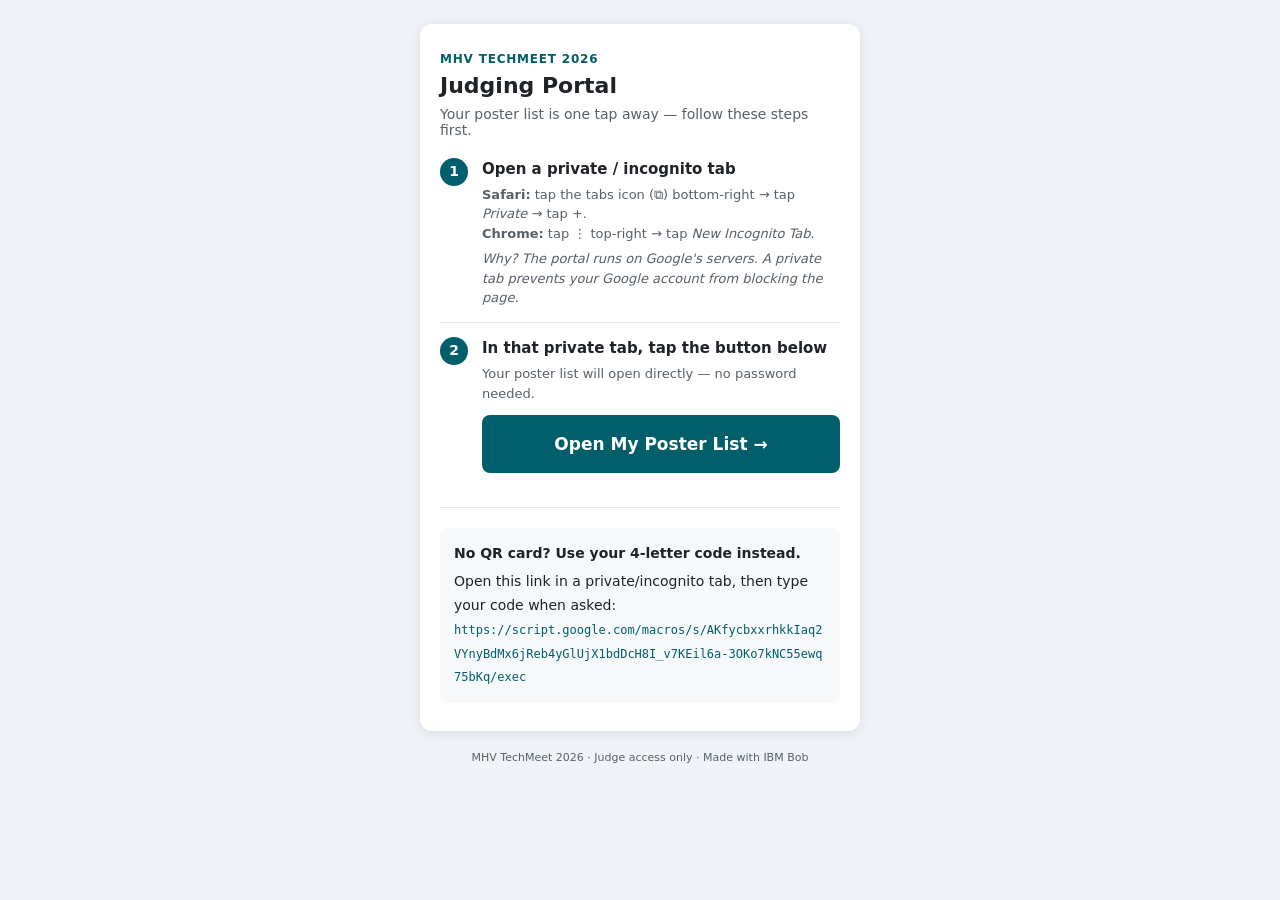
==== go/index.html @ a59898e9 "go/: fix half-width layout, unified Safari+Chrome private tab instructions" ====
<!DOCTYPE html>
<html lang="en">
<head>
<meta charset="utf-8">
<title>MHV TechMeet 2026 — Judging Portal</title>
<meta name="viewport" content="width=device-width, initial-scale=1">
<meta name="robots" content="noindex,nofollow">
<style>
  *, *::before, *::after { box-sizing: border-box; margin: 0; padding: 0; }
  html, body { width: 100%; }
  body {
    font-family: -apple-system, "Segoe UI", system-ui, sans-serif;
    background: #f0f4f8;
    min-height: 100vh;
    padding: 24px 16px;
  }
  .card {
    background: #fff;
    border-radius: 12px;
    box-shadow: 0 2px 12px rgba(0,0,0,.10);
    width: 100%;
    max-width: 440px;
    margin: 0 auto;
    padding: 28px 20px;
  }
  .event {
    font-size: 12px; font-weight: 700; letter-spacing: .8px;
    color: #005f6b; text-transform: uppercase; margin-bottom: 6px;
  }
  h1 {
    font-size: 22px; font-weight: 700; color: #1f2328;
    margin-bottom: 6px; line-height: 1.25;
  }
  .subtitle { font-size: 14px; color: #57606a; margin-bottom: 20px; }

  .steps { list-style: none; counter-reset: s; }
  .steps li {
    counter-increment: s;
    display: flex; gap: 14px; align-items: flex-start;
    padding: 14px 0; border-top: 1px solid #e5e7eb;
    font-size: 15px; line-height: 1.55; color: #1f2328;
  }
  .steps li:first-child { border-top: none; padding-top: 0; }
  .steps li::before {
    content: counter(s);
    flex-shrink: 0;
    width: 28px; height: 28px; border-radius: 50%;
    background: #005f6b; color: #fff;
    font-size: 14px; font-weight: 700;
    display: flex; align-items: center; justify-content: center;
  }
  .steps li .body { flex: 1; min-width: 0; }
  .steps li .note {
    font-size: 13px; color: #57606a; margin-top: 4px; line-height: 1.5;
  }

  .btn {
    display: block; width: 100%; margin-top: 12px;
    padding: 16px; background: #005f6b; color: #fff;
    font-size: 17px; font-weight: 700; border-radius: 8px;
    text-decoration: none; text-align: center;
  }
  .btn:active { background: #004a54; }

  .divider { border: none; border-top: 1px solid #e5e7eb; margin: 20px 0; }

  .code-box {
    background: #f6f8fa; border-radius: 8px; padding: 14px;
    font-size: 14px; color: #1f2328; line-height: 1.7;
  }
  .code-box strong { display: block; margin-bottom: 4px; }
  .portal-url {
    font-size: 12px; color: #005f6b; word-break: break-all;
    font-family: ui-monospace, Menlo, monospace;
  }

  footer {
    margin-top: 20px; font-size: 11px; color: #57606a; text-align: center;
  }
</style>
</head>
<body>
<div class="card">
  <div class="event">MHV TechMeet 2026</div>
  <h1>Judging Portal</h1>
  <p class="subtitle">Your poster list is one tap away — follow these steps first.</p>

  <ol class="steps">
    <li>
      <div class="body">
        <strong>Open a private / incognito tab</strong>
        <div class="note">
          <strong>Safari:</strong> tap the tabs icon (⧉) bottom-right → tap <em>Private</em> → tap +.<br>
          <strong>Chrome:</strong> tap ⋮ top-right → tap <em>New Incognito Tab</em>.
        </div>
        <div class="note" style="margin-top:6px;font-style:italic">
          Why? The portal runs on Google's servers. A private tab prevents your Google account from blocking the page.
        </div>
      </div>
    </li>
    <li>
      <div class="body">
        <strong>In that private tab, tap the button below</strong>
        <div class="note">Your poster list will open directly — no password needed.</div>
        <a id="portal-btn" class="btn" href="#">Open My Poster List →</a>
      </div>
    </li>
  </ol>

  <hr class="divider">

  <div class="code-box">
    <strong>No QR card? Use your 4-letter code instead.</strong>
    Open this link in a private/incognito tab, then type your code when asked:<br>
    <span class="portal-url" id="plain-url"></span>
  </div>
</div>

<footer>MHV TechMeet 2026 · Judge access only · Made with IBM Bob</footer>

<script>
(function () {
  var PORTAL = "https://script.google.com/macros/s/AKfycbxxrhkkIaq2VYnyBdMx6jReb4yGlUjX1bdDcH8I_v7KEil6a-3OKo7kNC55ewq75bKq/exec";
  var qs = window.location.search;
  document.getElementById("portal-btn").href = PORTAL + qs;
  document.getElementById("plain-url").textContent = PORTAL;
})();
</script>
</body>
</html>
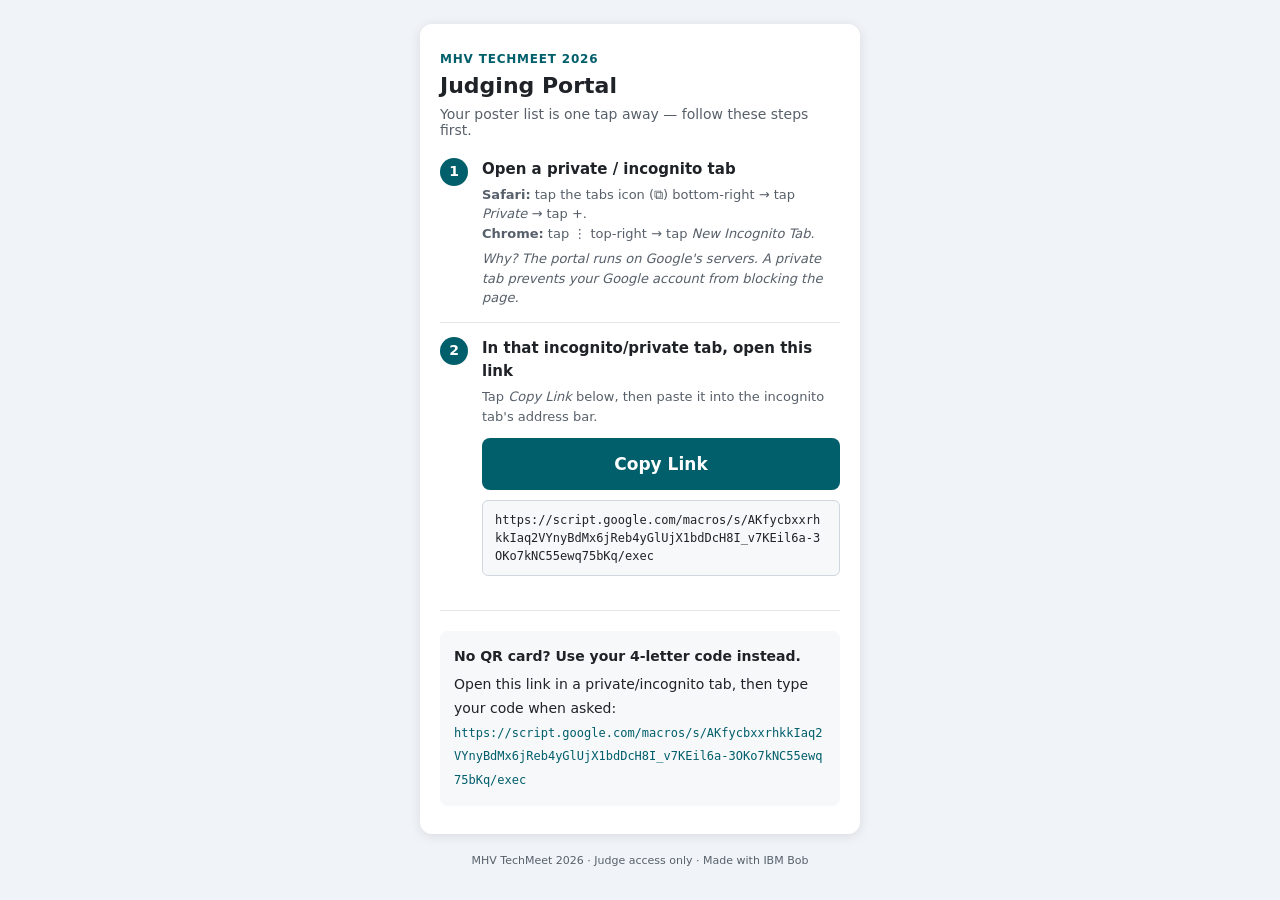
==== commit 2f02b29d: "go/: replace tap button with Copy Link + paste flow for incognito tab" ====
--- a/go/index.html
+++ b/go/index.html
@@ -58,9 +58,18 @@
     display: block; width: 100%; margin-top: 12px;
     padding: 16px; background: #005f6b; color: #fff;
     font-size: 17px; font-weight: 700; border-radius: 8px;
-    text-decoration: none; text-align: center;
+    text-decoration: none; text-align: center; cursor: pointer;
+    border: none; font-family: inherit;
   }
-  .btn:active { background: #004a54; }
+  .btn:active, .btn:focus { background: #004a54; outline: none; }
+  .copied { background: #2e7d32 !important; }
+  .url-display {
+    margin-top: 10px; padding: 10px 12px;
+    background: #f6f8fa; border: 1px solid #d0d7de; border-radius: 6px;
+    font-size: 12px; font-family: ui-monospace, Menlo, monospace;
+    color: #1f2328; word-break: break-all; line-height: 1.5;
+    user-select: all; -webkit-user-select: all;
+  }
 
   .divider { border: none; border-top: 1px solid #e5e7eb; margin: 20px 0; }
 
@@ -100,9 +109,10 @@
     </li>
     <li>
       <div class="body">
-        <strong>In that private tab, tap the button below</strong>
-        <div class="note">Your poster list will open directly — no password needed.</div>
-        <a id="portal-btn" class="btn" href="#">Open My Poster List →</a>
+        <strong>In that incognito/private tab, open this link</strong>
+        <div class="note">Tap <em>Copy Link</em> below, then paste it into the incognito tab's address bar.</div>
+        <button class="btn" id="copy-btn" onclick="copyLink()">Copy Link</button>
+        <div class="url-display" id="url-display"></div>
       </div>
     </li>
   </ol>
@@ -119,12 +129,37 @@
 <footer>MHV TechMeet 2026 · Judge access only · Made with IBM Bob</footer>
 
 <script>
+var _portalUrl = "";
 (function () {
   var PORTAL = "https://script.google.com/macros/s/AKfycbxxrhkkIaq2VYnyBdMx6jReb4yGlUjX1bdDcH8I_v7KEil6a-3OKo7kNC55ewq75bKq/exec";
   var qs = window.location.search;
-  document.getElementById("portal-btn").href = PORTAL + qs;
+  _portalUrl = PORTAL + qs;
+  document.getElementById("url-display").textContent = _portalUrl;
   document.getElementById("plain-url").textContent = PORTAL;
 })();
+
+function copyLink() {
+  var btn = document.getElementById("copy-btn");
+  if (navigator.clipboard && navigator.clipboard.writeText) {
+    navigator.clipboard.writeText(_portalUrl).then(function () {
+      btn.textContent = "✓ Copied!";
+      btn.classList.add("copied");
+      setTimeout(function () {
+        btn.textContent = "Copy Link";
+        btn.classList.remove("copied");
+      }, 3000);
+    });
+  } else {
+    // Fallback: select the text so the judge can copy manually
+    var el = document.getElementById("url-display");
+    var range = document.createRange();
+    range.selectNodeContents(el);
+    var sel = window.getSelection();
+    sel.removeAllRanges();
+    sel.addRange(range);
+    btn.textContent = "Link selected — copy it";
+  }
+}
 </script>
 </body>
 </html>
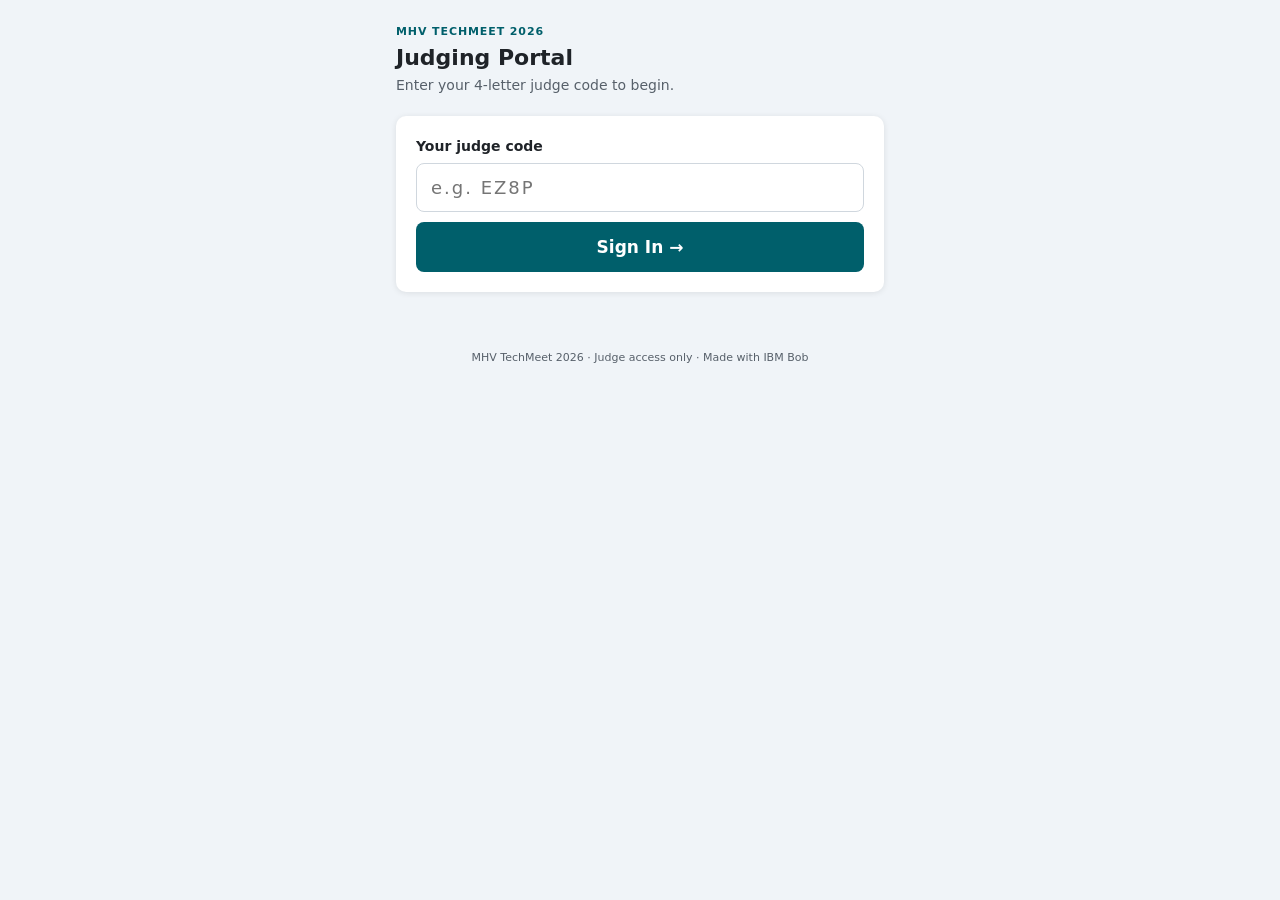
==== commit f8b4899f: "go/: full SPA judge portal — sign-in, poster list, scoring form via fetch() API" ====
--- a/go/index.html
+++ b/go/index.html
@@ -2,164 +2,544 @@
 <html lang="en">
 <head>
 <meta charset="utf-8">
-<title>MHV TechMeet 2026 — Judging Portal</title>
+<title>MHV TechMeet 2026 — Judging</title>
 <meta name="viewport" content="width=device-width, initial-scale=1">
 <meta name="robots" content="noindex,nofollow">
 <style>
-  *, *::before, *::after { box-sizing: border-box; margin: 0; padding: 0; }
-  html, body { width: 100%; }
-  body {
-    font-family: -apple-system, "Segoe UI", system-ui, sans-serif;
-    background: #f0f4f8;
-    min-height: 100vh;
-    padding: 24px 16px;
-  }
-  .card {
-    background: #fff;
-    border-radius: 12px;
-    box-shadow: 0 2px 12px rgba(0,0,0,.10);
-    width: 100%;
-    max-width: 440px;
-    margin: 0 auto;
-    padding: 28px 20px;
-  }
-  .event {
-    font-size: 12px; font-weight: 700; letter-spacing: .8px;
-    color: #005f6b; text-transform: uppercase; margin-bottom: 6px;
-  }
-  h1 {
-    font-size: 22px; font-weight: 700; color: #1f2328;
-    margin-bottom: 6px; line-height: 1.25;
-  }
-  .subtitle { font-size: 14px; color: #57606a; margin-bottom: 20px; }
-
-  .steps { list-style: none; counter-reset: s; }
-  .steps li {
-    counter-increment: s;
-    display: flex; gap: 14px; align-items: flex-start;
-    padding: 14px 0; border-top: 1px solid #e5e7eb;
-    font-size: 15px; line-height: 1.55; color: #1f2328;
-  }
-  .steps li:first-child { border-top: none; padding-top: 0; }
-  .steps li::before {
-    content: counter(s);
-    flex-shrink: 0;
-    width: 28px; height: 28px; border-radius: 50%;
-    background: #005f6b; color: #fff;
-    font-size: 14px; font-weight: 700;
-    display: flex; align-items: center; justify-content: center;
-  }
-  .steps li .body { flex: 1; min-width: 0; }
-  .steps li .note {
-    font-size: 13px; color: #57606a; margin-top: 4px; line-height: 1.5;
-  }
-
-  .btn {
-    display: block; width: 100%; margin-top: 12px;
-    padding: 16px; background: #005f6b; color: #fff;
-    font-size: 17px; font-weight: 700; border-radius: 8px;
-    text-decoration: none; text-align: center; cursor: pointer;
-    border: none; font-family: inherit;
-  }
-  .btn:active, .btn:focus { background: #004a54; outline: none; }
-  .copied { background: #2e7d32 !important; }
-  .url-display {
-    margin-top: 10px; padding: 10px 12px;
-    background: #f6f8fa; border: 1px solid #d0d7de; border-radius: 6px;
-    font-size: 12px; font-family: ui-monospace, Menlo, monospace;
-    color: #1f2328; word-break: break-all; line-height: 1.5;
-    user-select: all; -webkit-user-select: all;
-  }
-
-  .divider { border: none; border-top: 1px solid #e5e7eb; margin: 20px 0; }
-
-  .code-box {
-    background: #f6f8fa; border-radius: 8px; padding: 14px;
-    font-size: 14px; color: #1f2328; line-height: 1.7;
-  }
-  .code-box strong { display: block; margin-bottom: 4px; }
-  .portal-url {
-    font-size: 12px; color: #005f6b; word-break: break-all;
-    font-family: ui-monospace, Menlo, monospace;
-  }
-
-  footer {
-    margin-top: 20px; font-size: 11px; color: #57606a; text-align: center;
-  }
+*, *::before, *::after { box-sizing: border-box; margin: 0; padding: 0; }
+html, body { width: 100%; min-height: 100vh; }
+body {
+  font-family: -apple-system, "Segoe UI", system-ui, sans-serif;
+  background: #f0f4f8; color: #1f2328; font-size: 16px; line-height: 1.5;
+}
+
+/* ── layout ── */
+.screen { display: none; padding: 24px 16px; max-width: 520px; margin: 0 auto; }
+.screen.active { display: block; }
+
+/* ── header ── */
+.hdr { margin-bottom: 20px; }
+.hdr .event { font-size: 11px; font-weight: 700; letter-spacing: .9px;
+              color: #005f6b; text-transform: uppercase; margin-bottom: 4px; }
+.hdr h1 { font-size: 22px; font-weight: 700; color: #1f2328; line-height: 1.2; }
+.hdr .sub { font-size: 14px; color: #57606a; margin-top: 4px; }
+
+/* ── test banner ── */
+.test-banner { background: #b71c1c; color: #fff; font-size: 13px; font-weight: 700;
+               text-align: center; padding: 6px; letter-spacing: .5px; }
+
+/* ── cards ── */
+.card { background: #fff; border-radius: 10px; box-shadow: 0 1px 6px rgba(0,0,0,.09);
+        padding: 20px; margin-bottom: 14px; }
+
+/* ── form elements ── */
+label { display: block; font-size: 14px; font-weight: 600; margin-bottom: 6px; color: #1f2328; }
+input[type=text], input[type=password] {
+  width: 100%; padding: 13px 14px; border: 1px solid #d0d7de; border-radius: 8px;
+  font-size: 18px; font-family: inherit; letter-spacing: 2px; color: #1f2328;
+  outline: none;
+}
+input[type=text]:focus, input[type=password]:focus { border-color: #005f6b; }
+textarea {
+  width: 100%; padding: 10px 12px; border: 1px solid #d0d7de; border-radius: 8px;
+  font-size: 14px; font-family: inherit; resize: vertical; min-height: 80px; outline: none;
+}
+textarea:focus { border-color: #005f6b; }
+
+/* ── buttons ── */
+.btn {
+  display: block; width: 100%; padding: 15px; background: #005f6b; color: #fff;
+  font-size: 17px; font-weight: 700; border-radius: 8px; border: none;
+  font-family: inherit; cursor: pointer; text-align: center; margin-top: 10px;
+}
+.btn:active { background: #004a54; }
+.btn:disabled { background: #b0bec5; cursor: not-allowed; }
+.btn.secondary {
+  background: #fff; color: #005f6b; border: 2px solid #005f6b;
+  font-size: 15px; padding: 11px;
+}
+.btn.secondary:active { background: #e8f5f6; }
+.btn.danger { background: #c62828; }
+.btn.danger:active { background: #8e0000; }
+.btn.sm { font-size: 13px; padding: 8px 14px; width: auto; display: inline-block; margin-top: 0; border-radius: 6px; }
+
+/* ── chips / status ── */
+.chip { display: inline-block; font-size: 12px; font-weight: 600; padding: 2px 8px;
+        border-radius: 12px; margin-left: 6px; vertical-align: middle; }
+.chip.submitted { background: #e6f4ea; color: #1b5e20; }
+.chip.draft     { background: #fff8e1; color: #7c4d00; }
+.chip.coi       { background: #fce4ec; color: #880e4f; }
+.chip.walkup    { background: #e8eaf6; color: #283593; }
+
+/* ── poster list ── */
+.poster-card { background: #fff; border-radius: 10px; box-shadow: 0 1px 6px rgba(0,0,0,.09);
+               padding: 16px; margin-bottom: 12px; cursor: pointer; border: 2px solid transparent; }
+.poster-card:active { border-color: #005f6b; }
+.poster-card .pid { font-size: 13px; font-weight: 700; color: #005f6b; margin-bottom: 2px; }
+.poster-card .ptitle { font-size: 15px; font-weight: 600; line-height: 1.3; color: #1f2328; }
+.poster-card .pcat { font-size: 12px; color: #57606a; margin-top: 2px; }
+
+/* ── rubric ── */
+.criterion { margin-bottom: 18px; }
+.criterion .qtext { font-size: 14px; font-weight: 600; margin-bottom: 8px; line-height: 1.4; }
+.score-row { display: flex; gap: 6px; }
+.score-btn {
+  flex: 1; padding: 12px 4px; border: 2px solid #d0d7de; background: #fff;
+  border-radius: 8px; font-size: 17px; font-weight: 700; color: #57606a;
+  cursor: pointer; font-family: inherit; transition: border-color .1s, background .1s;
+  text-align: center;
+}
+.score-btn.sel { border-color: #005f6b; background: #005f6b; color: #fff; }
+.score-btn:active { background: #e8f5f6; border-color: #005f6b; color: #005f6b; }
+.score-btn.sel:active { background: #004a54; }
+.descriptor { font-size: 11px; color: #57606a; text-align: center; margin-top: 4px; height: 16px; }
+
+/* ── total bar ── */
+.total-bar { background: #f6f8fa; border-radius: 8px; padding: 12px 16px;
+             display: flex; justify-content: space-between; align-items: center;
+             margin-bottom: 14px; font-size: 15px; }
+.total-bar .val { font-size: 22px; font-weight: 700; color: #005f6b; }
+
+/* ── COI toggle ── */
+.coi-row { display: flex; gap: 12px; align-items: center; padding: 12px 0;
+           border-top: 1px solid #e5e7eb; margin-top: 10px; }
+.coi-row input[type=checkbox] { width: 20px; height: 20px; cursor: pointer; accent-color: #c62828; }
+.coi-row label { font-size: 14px; color: #1f2328; margin: 0; font-weight: 400; cursor: pointer; }
+
+/* ── alerts / errors ── */
+.alert { border-radius: 8px; padding: 12px 14px; margin-bottom: 14px; font-size: 14px; line-height: 1.5; }
+.alert.err  { background: #fdecea; color: #c62828; border-left: 4px solid #c62828; }
+.alert.info { background: #eef6fb; color: #1565c0; border-left: 4px solid #1565c0; }
+.alert.warn { background: #fff8e1; color: #7c4d00; border-left: 4px solid #f9a825; }
+.alert.ok   { background: #e6f4ea; color: #1b5e20; border-left: 4px solid #2e7d32; }
+
+/* ── spinner ── */
+.spinner { text-align: center; padding: 40px; color: #57606a; font-size: 14px; }
+
+/* ── nav back ── */
+.back-btn { display: flex; align-items: center; gap: 6px; background: none; border: none;
+            font-size: 15px; color: #005f6b; font-weight: 600; cursor: pointer;
+            font-family: inherit; padding: 0; margin-bottom: 16px; }
+.back-btn:active { color: #004a54; }
+
+/* ── divider ── */
+hr.div { border: none; border-top: 1px solid #e5e7eb; margin: 16px 0; }
+
+/* ── footer ── */
+footer { text-align: center; font-size: 11px; color: #57606a; padding: 20px 0 24px; }
 </style>
 </head>
 <body>
-<div class="card">
-  <div class="event">MHV TechMeet 2026</div>
-  <h1>Judging Portal</h1>
-  <p class="subtitle">Your poster list is one tap away — follow these steps first.</p>
-
-  <ol class="steps">
-    <li>
-      <div class="body">
-        <strong>Open a private / incognito tab</strong>
-        <div class="note">
-          <strong>Safari:</strong> tap the tabs icon (⧉) bottom-right → tap <em>Private</em> → tap +.<br>
-          <strong>Chrome:</strong> tap ⋮ top-right → tap <em>New Incognito Tab</em>.
-        </div>
-        <div class="note" style="margin-top:6px;font-style:italic">
-          Why? The portal runs on Google's servers. A private tab prevents your Google account from blocking the page.
-        </div>
-      </div>
-    </li>
-    <li>
-      <div class="body">
-        <strong>In that incognito/private tab, open this link</strong>
-        <div class="note">Tap <em>Copy Link</em> below, then paste it into the incognito tab's address bar.</div>
-        <button class="btn" id="copy-btn" onclick="copyLink()">Copy Link</button>
-        <div class="url-display" id="url-display"></div>
-      </div>
-    </li>
-  </ol>
-
-  <hr class="divider">
-
-  <div class="code-box">
-    <strong>No QR card? Use your 4-letter code instead.</strong>
-    Open this link in a private/incognito tab, then type your code when asked:<br>
-    <span class="portal-url" id="plain-url"></span>
+
+<div id="test-banner" class="test-banner" style="display:none">⚠ TEST DATA — scores go to the test workbook only</div>
+
+<!-- ══ SCREEN: sign-in ══ -->
+<div id="scr-signin" class="screen active">
+  <div class="hdr">
+    <div class="event">MHV TechMeet 2026</div>
+    <h1>Judging Portal</h1>
+    <p class="sub">Enter your 4-letter judge code to begin.</p>
   </div>
+  <div id="signin-err" class="alert err" style="display:none"></div>
+  <div class="card">
+    <label for="code-input">Your judge code</label>
+    <input id="code-input" type="text" maxlength="8" autocomplete="off" autocorrect="off"
+           autocapitalize="characters" spellcheck="false" placeholder="e.g. EZ8P">
+    <button class="btn" id="signin-btn" onclick="doSignIn()">Sign In →</button>
+  </div>
+  <div id="signin-spinner" class="spinner" style="display:none">Checking your code…</div>
 </div>
 
+<!-- ══ SCREEN: poster list ══ -->
+<div id="scr-home" class="screen">
+  <button class="back-btn" onclick="doSignOut()">← Switch judge</button>
+  <div class="hdr">
+    <div class="event">MHV TechMeet 2026</div>
+    <h1 id="home-name">My Posters</h1>
+    <p class="sub" id="home-sub"></p>
+  </div>
+  <div id="home-closed" class="alert warn" style="display:none">Judging is currently closed. You can review scores but not submit.</div>
+  <div id="home-err" class="alert err" style="display:none"></div>
+  <div id="poster-list"></div>
+  <div id="home-spinner" class="spinner" style="display:none">Loading your posters…</div>
+  <button class="btn secondary" id="refresh-btn" onclick="loadHome()" style="margin-top:4px">↻ Refresh list</button>
+</div>
+
+<!-- ══ SCREEN: scoring form ══ -->
+<div id="scr-score" class="screen">
+  <button class="back-btn" onclick="showHome()">← My posters</button>
+  <div id="score-project-hdr" class="hdr"></div>
+  <div id="score-walkup-note" class="alert info" style="display:none">This poster is not in your assigned list. Your score will be marked as a walk-up and may be reviewed by the organizer.</div>
+  <div id="score-closed" class="alert warn" style="display:none">Judging is closed — you can view but not change scores.</div>
+  <div id="score-err" class="alert err" style="display:none"></div>
+  <div id="score-ok" class="alert ok" style="display:none"></div>
+  <div id="rubric-form"></div>
+  <div id="score-spinner" class="spinner" style="display:none">Saving…</div>
+</div>
+
 <footer>MHV TechMeet 2026 · Judge access only · Made with IBM Bob</footer>
 
 <script>
-var _portalUrl = "";
-(function () {
-  var PORTAL = "https://script.google.com/macros/s/AKfycbxxrhkkIaq2VYnyBdMx6jReb4yGlUjX1bdDcH8I_v7KEil6a-3OKo7kNC55ewq75bKq/exec";
-  var qs = window.location.search;
-  _portalUrl = PORTAL + qs;
-  document.getElementById("url-display").textContent = _portalUrl;
-  document.getElementById("plain-url").textContent = PORTAL;
+// ── CONFIG ────────────────────────────────────────────────────────────────────
+var API = "https://script.google.com/macros/s/AKfycbxxrhkkIaq2VYnyBdMx6jReb4yGlUjX1bdDcH8I_v7KEil6a-3OKo7kNC55ewq75bKq/exec";
+var DESCRIPTORS = { 5:"Excellent", 4:"Good", 3:"Fair", 2:"Needs improvement", 1:"Needs improvement" };
+
+// ── STATE ─────────────────────────────────────────────────────────────────────
+var _cred = "";         // token or code used to authenticate
+var _judge = null;      // { name, email, role }
+var _homeData = null;   // last home response
+var _scoreData = null;  // last project detail response
+var _scores = {};       // { criterionKey: 1-5 }
+var _coi = false;
+var _judging_open = true;
+
+// ── STORAGE ───────────────────────────────────────────────────────────────────
+function saveLocal(cred) { try { localStorage.setItem("mhvtm26_cred", cred); } catch(e){} }
+function loadLocal() { try { return localStorage.getItem("mhvtm26_cred") || ""; } catch(e){ return ""; } }
+function clearLocal() { try { localStorage.removeItem("mhvtm26_cred"); } catch(e){} }
+
+// ── API FETCH ─────────────────────────────────────────────────────────────────
+function apiCall(params) {
+  var url = API + "?" + Object.keys(params).map(function(k) {
+    return encodeURIComponent(k) + "=" + encodeURIComponent(
+      typeof params[k] === "object" ? JSON.stringify(params[k]) : params[k]
+    );
+  }).join("&");
+  return fetch(url).then(function(r) {
+    if (!r.ok) throw new Error("Network error (" + r.status + ")");
+    return r.json();
+  }).then(function(data) {
+    if (!data.ok) throw new Error(data.error || "Unknown error");
+    return data;
+  });
+}
+
+// ── SCREENS ───────────────────────────────────────────────────────────────────
+function showScreen(id) {
+  ["scr-signin","scr-home","scr-score"].forEach(function(s) {
+    document.getElementById(s).classList.toggle("active", s === id);
+  });
+  window.scrollTo(0, 0);
+}
+function showHome() { showScreen("scr-home"); loadHome(); }
+
+// ── SIGN-IN ───────────────────────────────────────────────────────────────────
+function doSignIn() {
+  var code = document.getElementById("code-input").value.trim();
+  if (!code) return;
+  setSignInBusy(true);
+  apiCall({ action: "login", t: code })
+    .then(function(data) {
+      _cred = code;
+      saveLocal(code);
+      onHomeData(data);
+      showScreen("scr-home");
+    })
+    .catch(function(e) { showErr("signin-err", e.message); })
+    .finally(function() { setSignInBusy(false); });
+}
+
+function doSignOut() {
+  _cred = ""; _judge = null; _homeData = null;
+  clearLocal();
+  document.getElementById("code-input").value = "";
+  hideEl("signin-err");
+  showScreen("scr-signin");
+}
+
+function setSignInBusy(on) {
+  document.getElementById("signin-btn").disabled = on;
+  document.getElementById("signin-spinner").style.display = on ? "" : "none";
+}
+
+// ── HOME ──────────────────────────────────────────────────────────────────────
+function loadHome() {
+  if (!_cred) return;
+  showEl("home-spinner"); hideEl("home-err");
+  document.getElementById("refresh-btn").disabled = true;
+  apiCall({ action: "home", t: _cred })
+    .then(function(data) { onHomeData(data); })
+    .catch(function(e) { showErr("home-err", e.message); })
+    .finally(function() {
+      hideEl("home-spinner");
+      document.getElementById("refresh-btn").disabled = false;
+    });
+}
+
+function onHomeData(data) {
+  _judge = data.judge;
+  _homeData = data;
+  _judging_open = data.open;
+  document.getElementById("home-name").textContent = "Hi, " + (_judge.name || "Judge") + "!";
+  document.getElementById("home-sub").textContent =
+    data.posters.length + " poster" + (data.posters.length !== 1 ? "s" : "") + " assigned to you";
+  document.getElementById("home-closed").style.display = data.open ? "none" : "";
+  renderPosterList(data.posters);
+  if (data.test) document.getElementById("test-banner").style.display = "";
+}
+
+function renderPosterList(posters) {
+  var el = document.getElementById("poster-list");
+  if (!posters.length) {
+    el.innerHTML = '<div class="alert info">No posters assigned yet. Check back after the organizer runs the assignment step.</div>';
+    return;
+  }
+  el.innerHTML = posters.map(function(p) {
+    var chip = "";
+    if (p.status === "submitted") chip = '<span class="chip submitted">Submitted ' + (p.total !== null ? p.total + "/25" : "✓") + '</span>';
+    else if (p.status === "draft") chip = '<span class="chip draft">Draft</span>';
+    else if (p.status === "coi")   chip = '<span class="chip coi">COI</span>';
+    if (p.walkUp) chip += '<span class="chip walkup">Walk-up</span>';
+    return '<div class="poster-card" onclick="openPoster(\'' + esc(p.id) + '\')">' +
+      '<div class="pid">' + esc(p.id) + chip + '</div>' +
+      '<div class="ptitle">' + esc(p.title) + '</div>' +
+      '<div class="pcat">' + esc(p.category) + '</div>' +
+      '</div>';
+  }).join("");
+}
+
+// ── SCORING FORM ──────────────────────────────────────────────────────────────
+function openPoster(pid) {
+  showScreen("scr-score");
+  hideEl("score-err"); hideEl("score-ok"); hideEl("score-walkup-note");
+  document.getElementById("rubric-form").innerHTML = "";
+  document.getElementById("score-project-hdr").innerHTML = "";
+  showEl("score-spinner");
+  apiCall({ action: "project", t: _cred, p: pid })
+    .then(function(data) {
+      _scoreData = data;
+      _scores = {};
+      _coi = false;
+      if (data.project.score) {
+        _scores = data.project.score.scores || {};
+        _coi = !!data.project.score.coi;
+      }
+      renderScoreForm(data);
+    })
+    .catch(function(e) { showErr("score-err", e.message); })
+    .finally(function() { hideEl("score-spinner"); });
+}
+
+function renderScoreForm(data) {
+  var p = data.project;
+  var open = data.open;
+
+  // header
+  document.getElementById("score-project-hdr").innerHTML =
+    '<div class="event">' + esc(p.category) + '</div>' +
+    '<h1>' + esc(p.id) + '</h1>' +
+    '<p class="sub">' + esc(p.title) + '</p>';
+
+  document.getElementById("score-walkup-note").style.display = (!p.assigned && !p.rejected) ? "" : "none";
+  document.getElementById("score-closed").style.display = open ? "none" : "";
+
+  var rubric = data.rubric ? data.rubric.criteria : [];
+  var html = "";
+
+  // COI checkbox
+  html += '<div class="card">';
+  html += '<div class="coi-row">';
+  html += '<input type="checkbox" id="coi-cb"' + (_coi ? " checked" : "") + (open ? "" : " disabled") + ' onchange="onCoiChange()">';
+  html += '<label for="coi-cb">I have a conflict of interest with this poster and cannot score it fairly.</label>';
+  html += '</div></div>';
+
+  // rubric criteria
+  html += '<div id="coi-hide"' + (_coi ? ' style="display:none"' : "") + '>';
+  rubric.forEach(function(c) {
+    var cur = _scores[c.key] || 0;
+    html += '<div class="card criterion" id="crit-' + esc(c.key) + '">';
+    html += '<div class="qtext">' + esc(c.q) + '</div>';
+    html += '<div class="score-row">';
+    for (var v = 1; v <= 5; v++) {
+      html += '<button class="score-btn' + (cur === v ? " sel" : "") + '"' +
+              (open ? ' onclick="setScore(\'' + c.key + '\',' + v + ')"' : " disabled") +
+              '>' + v + '</button>';
+    }
+    html += '</div>';
+    html += '<div class="descriptor" id="desc-' + esc(c.key) + '">' + (cur ? (DESCRIPTORS[cur] || "") : "") + '</div>';
+    html += '</div>';
+  });
+
+  // comment
+  html += '<div class="card">';
+  html += '<label for="comment-box">Comments (optional)</label>';
+  html += '<textarea id="comment-box" maxlength="2000"' + (open ? "" : " readonly") + '>' +
+          esc(p.score ? p.score.comment : "") + '</textarea>';
+  html += '</div>';
+
+  // total bar
+  html += '<div class="total-bar" id="total-bar" style="display:none">';
+  html += '<span>Total</span><span class="val" id="total-val"></span></div>';
+
+  // action buttons
+  if (open) {
+    html += '<button class="btn secondary" id="draft-btn" onclick="doSave(false)">Save draft</button>';
+    html += '<button class="btn" id="submit-btn" onclick="doSave(true)" disabled>Submit score</button>';
+  }
+  html += '</div>';  // close coi-hide
+
+  document.getElementById("rubric-form").innerHTML = html;
+  updateTotal();
+}
+
+function onCoiChange() {
+  _coi = document.getElementById("coi-cb").checked;
+  var hide = document.getElementById("coi-hide");
+  if (hide) hide.style.display = _coi ? "none" : "";
+  updateTotal();
+}
+
+function setScore(key, val) {
+  _scores[key] = val;
+  // update button states
+  var row = document.querySelector("#crit-" + key + " .score-row");
+  if (row) {
+    Array.from(row.querySelectorAll(".score-btn")).forEach(function(btn, i) {
+      btn.classList.toggle("sel", i + 1 === val);
+    });
+  }
+  var desc = document.getElementById("desc-" + key);
+  if (desc) desc.textContent = DESCRIPTORS[val] || "";
+  updateTotal();
+}
+
+function updateTotal() {
+  if (!_scoreData) return;
+  var rubric = (_scoreData.rubric || {}).criteria || [];
+  var allScored = !_coi && rubric.length > 0 && rubric.every(function(c) { return _scores[c.key]; });
+  var total = allScored ? rubric.reduce(function(s, c) { return s + (_scores[c.key] || 0); }, 0) : null;
+
+  var bar = document.getElementById("total-bar");
+  if (bar) {
+    bar.style.display = (allScored || _coi) ? "" : "none";
+    var valEl = document.getElementById("total-val");
+    if (valEl) valEl.textContent = _coi ? "COI" : (total + " / 25");
+  }
+  var sub = document.getElementById("submit-btn");
+  if (sub) sub.disabled = !allScored && !_coi;
+}
+
+function doSave(submit) {
+  hideEl("score-err"); hideEl("score-ok");
+  showEl("score-spinner");
+  ["draft-btn","submit-btn"].forEach(function(id) {
+    var el = document.getElementById(id); if (el) el.disabled = true;
+  });
+
+  var rubric = (_scoreData.rubric || {}).criteria || [];
+  var scorePayload = {};
+  rubric.forEach(function(c) { scorePayload[c.key] = _scores[c.key] || null; });
+
+  apiCall({
+    action: "save",
+    t: _cred,
+    body: JSON.stringify({
+      action: "save",
+      credential: _cred,
+      project: _scoreData.project.id,
+      scores: scorePayload,
+      comment: (document.getElementById("comment-box") || {}).value || "",
+      coi: _coi,
+      submit: submit,
+      source: "digital-spa"
+    })
+  })
+  .then(function(data) {
+    var msg = submit
+      ? "Score submitted! Total: " + (data.saved.total !== null ? data.saved.total + " / 25" : "COI recorded")
+      : "Draft saved.";
+    showMsg("score-ok", msg);
+    // update chip on home list
+    loadHome();
+  })
+  .catch(function(e) { showErr("score-err", e.message); })
+  .finally(function() {
+    hideEl("score-spinner");
+    ["draft-btn","submit-btn"].forEach(function(id) {
+      var el = document.getElementById(id); if (el) el.disabled = false;
+    });
+    updateTotal();
+  });
+}
+
+// ── UTILS ─────────────────────────────────────────────────────────────────────
+function esc(s) {
+  return String(s || "").replace(/&/g,"&amp;").replace(/</g,"&lt;").replace(/>/g,"&gt;").replace(/"/g,"&quot;");
+}
+function showEl(id)  { var e = document.getElementById(id); if (e) e.style.display = ""; }
+function hideEl(id)  { var e = document.getElementById(id); if (e) e.style.display = "none"; }
+function showErr(id, msg) { var e = document.getElementById(id); if (e) { e.textContent = msg; e.style.display = ""; } }
+function showMsg(id, msg) { var e = document.getElementById(id); if (e) { e.textContent = msg; e.style.display = ""; } }
+
+// ── BOOT ──────────────────────────────────────────────────────────────────────
+(function boot() {
+  var qs = {};
+  window.location.search.slice(1).split("&").forEach(function(p) {
+    var kv = p.split("="); if (kv[0]) qs[decodeURIComponent(kv[0])] = decodeURIComponent(kv[1] || "");
+  });
+
+  var token = qs.t || "";
+  var poster = qs.p || "";
+
+  // First try token from QR (?t=)
+  if (token) {
+    _cred = token;
+    apiCall({ action: poster ? "project" : "login", t: token, p: poster })
+      .then(function(data) {
+        saveLocal(token);
+        if (poster && data.project) {
+          // came from poster QR while signed in
+          onHomeData({ judge: data.judge || {}, posters: [], open: data.open,
+                       test: data.test, rubric: data.rubric });
+          _scoreData = data;
+          _scores = data.project.score ? (data.project.score.scores || {}) : {};
+          _coi = data.project.score ? !!data.project.score.coi : false;
+          showScreen("scr-score");
+          renderScoreForm(data);
+        } else {
+          onHomeData(data);
+          if (poster) openPoster(poster);
+          else showScreen("scr-home");
+        }
+      })
+      .catch(function(e) {
+        // token invalid or expired — fall through to sign-in
+        showErr("signin-err", e.message);
+        showScreen("scr-signin");
+      });
+    return;
+  }
+
+  // Try remembered credential from localStorage
+  var saved = loadLocal();
+  if (saved) {
+    _cred = saved;
+    apiCall({ action: "login", t: saved })
+      .then(function(data) {
+        onHomeData(data);
+        if (poster) openPoster(poster);
+        else showScreen("scr-home");
+      })
+      .catch(function() {
+        clearLocal(); _cred = "";
+        if (poster) {
+          // poster QR but no valid cred — pre-fill and ask for code
+          document.getElementById("code-input").placeholder = "Enter your code to score " + poster;
+        }
+        showScreen("scr-signin");
+      });
+    return;
+  }
+
+  // No token, no saved cred — show sign-in
+  if (poster) document.getElementById("code-input").placeholder = "Enter your code to score " + poster;
+  showScreen("scr-signin");
+
+  // Handle Enter key on code input
+  document.getElementById("code-input").addEventListener("keydown", function(e) {
+    if (e.key === "Enter") doSignIn();
+  });
 })();
-
-function copyLink() {
-  var btn = document.getElementById("copy-btn");
-  if (navigator.clipboard && navigator.clipboard.writeText) {
-    navigator.clipboard.writeText(_portalUrl).then(function () {
-      btn.textContent = "✓ Copied!";
-      btn.classList.add("copied");
-      setTimeout(function () {
-        btn.textContent = "Copy Link";
-        btn.classList.remove("copied");
-      }, 3000);
-    });
-  } else {
-    // Fallback: select the text so the judge can copy manually
-    var el = document.getElementById("url-display");
-    var range = document.createRange();
-    range.selectNodeContents(el);
-    var sel = window.getSelection();
-    sel.removeAllRanges();
-    sel.addRange(range);
-    btn.textContent = "Link selected — copy it";
-  }
-}
 </script>
 </body>
 </html>
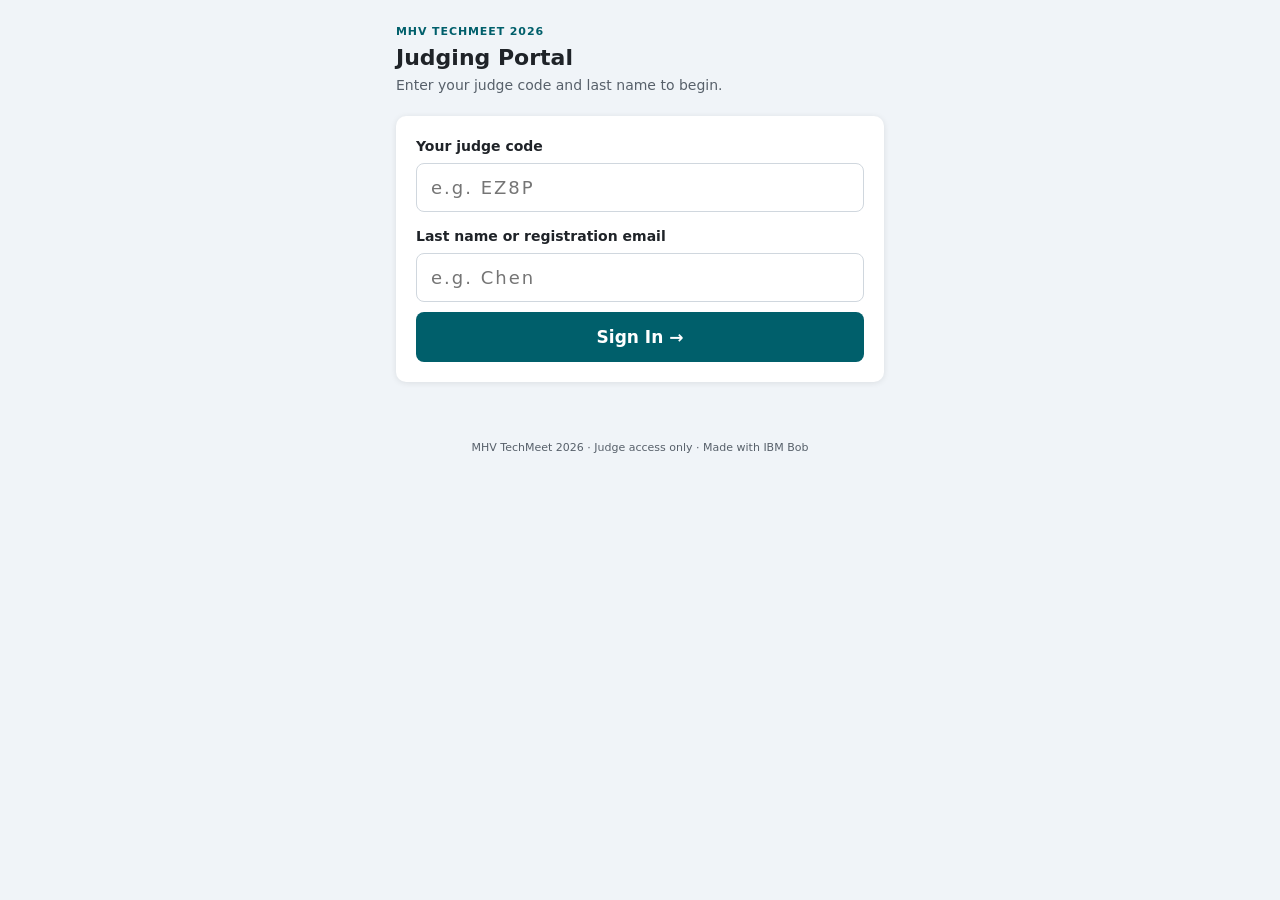
==== commit 5e4c7c35: "go/: add last name / email second factor to manual code sign-in" ====
--- a/go/index.html
+++ b/go/index.html
@@ -138,13 +138,17 @@
   <div class="hdr">
     <div class="event">MHV TechMeet 2026</div>
     <h1>Judging Portal</h1>
-    <p class="sub">Enter your 4-letter judge code to begin.</p>
+    <p class="sub">Enter your judge code and last name to begin.</p>
   </div>
   <div id="signin-err" class="alert err" style="display:none"></div>
   <div class="card">
     <label for="code-input">Your judge code</label>
     <input id="code-input" type="text" maxlength="8" autocomplete="off" autocorrect="off"
-           autocapitalize="characters" spellcheck="false" placeholder="e.g. EZ8P">
+           autocapitalize="characters" spellcheck="false" placeholder="e.g. EZ8P"
+           style="margin-bottom:14px">
+    <label for="identity-input">Last name or registration email</label>
+    <input id="identity-input" type="text" maxlength="120" autocomplete="off" autocorrect="off"
+           autocapitalize="words" spellcheck="false" placeholder="e.g. Chen">
     <button class="btn" id="signin-btn" onclick="doSignIn()">Sign In →</button>
   </div>
   <div id="signin-spinner" class="spinner" style="display:none">Checking your code…</div>
@@ -225,10 +229,13 @@
 
 // ── SIGN-IN ───────────────────────────────────────────────────────────────────
 function doSignIn() {
-  var code = document.getElementById("code-input").value.trim();
-  if (!code) return;
+  var code     = document.getElementById("code-input").value.trim();
+  var identity = document.getElementById("identity-input").value.trim();
+  if (!code) { showErr("signin-err", "Please enter your judge code."); return; }
+  // Identity is required for manual code entry (not needed when auto-signing in via token QR)
+  if (!identity) { showErr("signin-err", "Please enter your last name or registration email."); return; }
   setSignInBusy(true);
-  apiCall({ action: "login", t: code })
+  apiCall({ action: "login", t: code, identity: identity })
     .then(function(data) {
       _cred = code;
       saveLocal(code);
@@ -243,6 +250,7 @@
   _cred = ""; _judge = null; _homeData = null;
   clearLocal();
   document.getElementById("code-input").value = "";
+  document.getElementById("identity-input").value = "";
   hideEl("signin-err");
   showScreen("scr-signin");
 }
@@ -535,9 +543,11 @@
   if (poster) document.getElementById("code-input").placeholder = "Enter your code to score " + poster;
   showScreen("scr-signin");
 
-  // Handle Enter key on code input
-  document.getElementById("code-input").addEventListener("keydown", function(e) {
-    if (e.key === "Enter") doSignIn();
+  // Handle Enter key on either sign-in field
+  ["code-input", "identity-input"].forEach(function(id) {
+    document.getElementById(id).addEventListener("keydown", function(e) {
+      if (e.key === "Enter") doSignIn();
+    });
   });
 })();
 </script>
